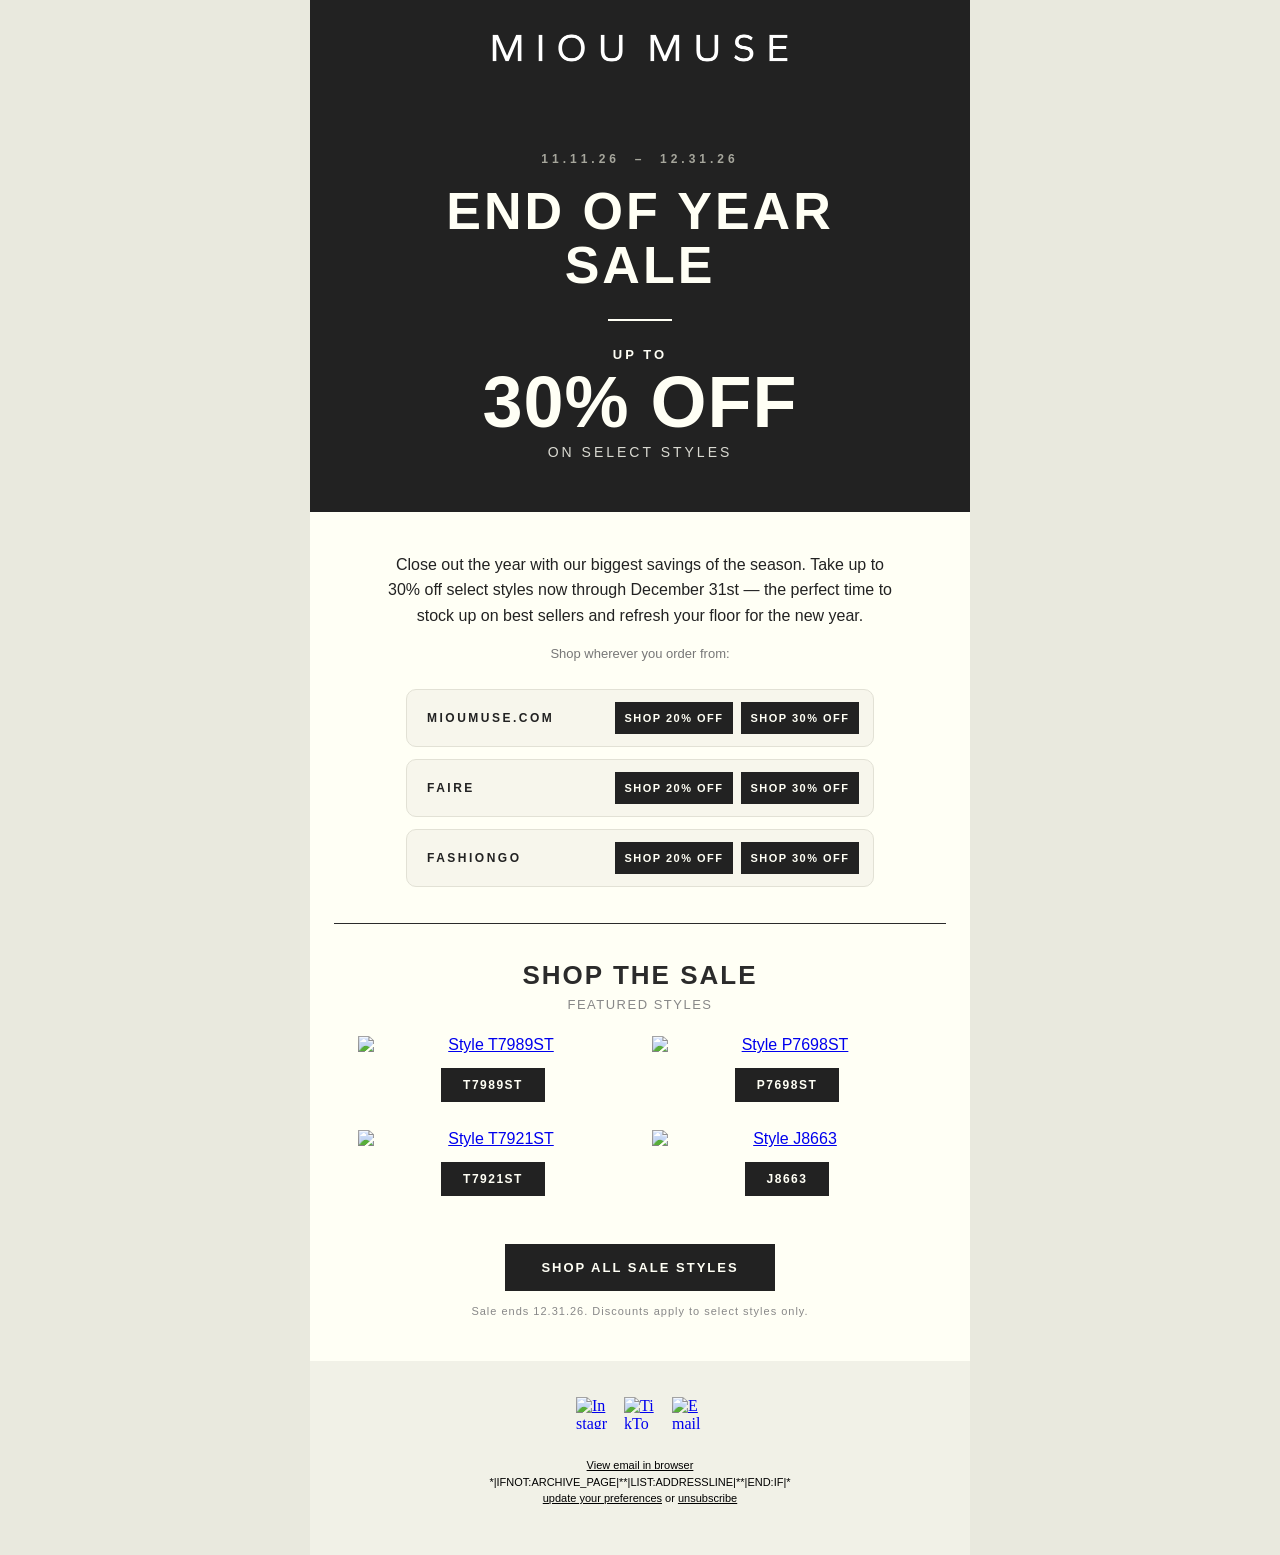
==== email-templates/end-of-year-sale/template.html @ 95892b4b "E-Mail page: templates, side-by-side preview, editable links and products Marketing → E-Mail lists t" ====
<!DOCTYPE html>
<!--
  MIOU MUSE · End of Year Sale.
  CRM tags (E-Mail page, js/email.js) — stripped from the exported HTML:
    data-mm-group="…"            section name in the edit panel
    data-mm-link="key"           an editable link; data-mm-label names it
    data-mm-products="key"       the product grid (data-mm-columns per row)
    data-mm-card                 one product card, repeated per style
    data-mm-field="url|image|style|name"  filled from Magento
-->
<html xmlns="http://www.w3.org/1999/xhtml" xmlns:v="urn:schemas-microsoft-com:vml" xmlns:o="urn:schemas-microsoft-com:office:office">
<head>
<!--[if gte mso 15]>
<xml><o:OfficeDocumentSettings><o:AllowPNG/><o:PixelsPerInch>96</o:PixelsPerInch></o:OfficeDocumentSettings></xml>
<![endif]-->
<meta charset="UTF-8"/>
<meta http-equiv="X-UA-Compatible" content="IE=edge"/>
<meta name="viewport" content="width=device-width, initial-scale=1"/>
<meta name="color-scheme" content="light dark"/>
<meta name="supported-color-schemes" content="light dark"/>
<title>*|MC:SUBJECT|*</title>
<style>
img{-ms-interpolation-mode:bicubic;}
table, td{mso-table-lspace:0pt;mso-table-rspace:0pt;}
p, a, li, td{mso-line-height-rule:exactly;}
p, a, li, td, body, table{-ms-text-size-adjust:100%;-webkit-text-size-adjust:100%;}
.mcnPreviewText{display:none!important;}
a[x-apple-data-detectors]{color:inherit!important;text-decoration:none!important;font-size:inherit!important;font-family:inherit!important;font-weight:inherit!important;line-height:inherit!important;}
body{height:100%;margin:0;padding:0;width:100%;background-color:#E9E9DE;}
p{margin:0;padding:0;}
table{border-collapse:collapse;}
td, p, a{word-break:break-word;}
h1, h2, h3{display:block;margin:0;padding:0;}
img, a img{border:0;height:auto;outline:none;text-decoration:none;}
:root{color-scheme:light dark;supported-color-schemes:light dark;}

@media (prefers-color-scheme: dark) {
  body, .bodyTable{background-color:#121211!important;}
  .wrapper{background-color:#1c1c1a!important;}
  .heroCell{background-color:#0d0d0c!important;}
  .darkText{color:#ECECE4!important;}
  .mutedText{color:#A6A69C!important;}
  .divider{border-top-color:#44443e!important;}
  .infoCard{background-color:#2a2a26!important;border-color:#3a3a35!important;}
  .btnDark{background-color:#ECECE4!important;}
  .btnDark a{color:#1b1b19!important;}
  .btnOutline{border-color:#ECECE4!important;}
  .btnOutline a{color:#ECECE4!important;}
  .footerCell{background-color:#161614!important;}
  .footerCell a, .footerCell span{color:#B8B8AE!important;}
  .socialLight{display:none!important;}
  .socialDark{display:block!important;max-height:none!important;}
}
[data-ogsc] .socialLight{display:none!important;}
[data-ogsc] .socialDark{display:block!important;max-height:none!important;}

@media only screen and (max-width: 480px) {
  .bodyCell{padding:0!important;}
  .heroCell{padding:44px 20px 40px!important;}
  .heroTitle{font-size:38px!important;letter-spacing:2px!important;}
  .heroPct{font-size:56px!important;}
  .bodyCopy{padding:28px 24px 8px!important;}
  .stack{display:block!important;width:100%!important;max-width:100%!important;}
  .stackPad{padding:6px 0!important;}
  .channelWrap{padding:8px 16px 24px!important;}
  .chLabel{display:block!important;width:100%!important;box-sizing:border-box;text-align:center!important;padding:16px 12px 10px!important;}
  .chBtns{display:block!important;width:100%!important;box-sizing:border-box;text-align:center!important;padding:0 12px 16px!important;}
  .chBtns table{margin:0 auto!important;}
  .chGap{padding:0 4px!important;}
  .gridWrap{padding:0 12px 16px!important;}
  .prodCell{padding:0 6px 20px!important;}
  .prodBtn{padding:9px 16px!important;font-size:11px!important;}
}
</style>
</head>
<body style="margin:0;padding:0;background-color:#E9E9DE;">
<!--*|IF:MC_PREVIEW_TEXT|*-->
<!--[if !gte mso 9]><!----><span class="mcnPreviewText" style="display:none;font-size:0px;line-height:0px;max-height:0px;max-width:0px;opacity:0;overflow:hidden;visibility:hidden;mso-hide:all;">*|MC_PREVIEW_TEXT|*</span><!--<![endif]-->
<!--*|END:IF|*-->
<!--MCE_TRACKING_PIXEL-->
<center>
<table border="0" cellpadding="0" cellspacing="0" width="100%" class="bodyTable" role="presentation" style="background-color:#E9E9DE;">
<tr>
<td class="bodyCell" align="center" valign="top" style="padding:0;">

<!--[if (gte mso 9)|(IE)]><table align="center" border="0" cellspacing="0" cellpadding="0" width="660" style="width:660px;"><tr><td><![endif]-->
<table border="0" cellpadding="0" cellspacing="0" width="100%" class="wrapper" role="presentation" style="max-width:660px;background-color:#fffff5;">

  <!-- ============ LOGO BAR ============ -->
  <tr>
    <td align="center" data-mm-group="Logo bar" style="background-color:#222222;padding:0;">
      <a href="https://www.mioumuse.com" data-mm-link="logo" data-mm-label="Logo" target="_blank" style="display:block;"><img src="logo-bar.png" alt="Miou Muse" width="660" style="display:block;width:100%;max-width:660px;height:auto;border:0;"/></a>
    </td>
  </tr>

  <!-- ============ HERO (text-only, no image needed) ============ -->
  <tr>
    <td class="heroCell" align="center" style="background-color:#222222;padding:56px 32px 52px;font-family:Arial, 'Helvetica Neue', Helvetica, sans-serif;">
      <p style="margin:0 0 18px;font-size:12px;font-weight:bold;letter-spacing:4px;color:#A6A69C;text-transform:uppercase;">11.11.26 &nbsp;&ndash;&nbsp; 12.31.26</p>
      <h1 class="heroTitle" style="margin:0;font-family:Arial, 'Helvetica Neue', Helvetica, sans-serif;font-size:52px;line-height:1.05;font-weight:bold;letter-spacing:3px;color:#FFFFF5;text-transform:uppercase;">End of Year<br/>Sale</h1>
      <table border="0" cellpadding="0" cellspacing="0" width="64" role="presentation" style="margin:26px auto;"><tr><td style="border-top:2px solid #FFFFF5;font-size:0;line-height:0;">&nbsp;</td></tr></table>
      <p style="margin:0;font-size:13px;font-weight:bold;letter-spacing:3px;color:#FFFFF5;text-transform:uppercase;">Up to</p>
      <p class="heroPct" style="margin:4px 0 6px;font-size:72px;line-height:1;font-weight:bold;letter-spacing:1px;color:#FFFFF5;">30% OFF</p>
      <p style="margin:0;font-size:14px;letter-spacing:3px;color:#DADAD2;text-transform:uppercase;">On Select Styles</p>
    </td>
  </tr>

  <!-- ============ BODY COPY ============ -->
  <tr>
    <td class="bodyCopy" align="center" style="padding:40px 72px 12px;font-family:Arial, 'Helvetica Neue', Helvetica, sans-serif;">
      <p class="darkText" style="margin:0;font-size:16px;line-height:1.6;color:#222222;">Close out the year with our biggest savings of the season. Take up to 30% off select styles now through December 31st &mdash; the perfect time to stock up on best sellers and refresh your floor for the new year.</p>
      <p class="mutedText" style="margin:16px 0 0;font-size:13px;line-height:1.6;color:#777777;">Shop wherever you order from:</p>
    </td>
  </tr>

  <!-- ============ CHANNEL CARDS: 20% + 30% PAGES FOR WEBSITE / FAIRE / FASHIONGO ============ -->
  <tr>
    <td class="channelWrap" align="center" data-mm-group="Shop buttons" style="padding:12px 96px 36px;font-family:Arial, 'Helvetica Neue', Helvetica, sans-serif;">
      <table border="0" cellpadding="0" cellspacing="0" width="100%" role="presentation">
        <!-- MIOUMUSE.COM: replace the two www.mioumuse.com/YOUR-WEBSITE-...-LINK hrefs -->
        <tr><td style="padding:0px 0 0;">
          <table border="0" cellpadding="0" cellspacing="0" width="100%" role="presentation" class="infoCard" style="background-color:#F7F6EC;border:1px solid #E2E1D5;border-radius:10px;border-collapse:separate;">
            <tr><td align="left" valign="middle" class="darkText chLabel" style="padding:14px 8px 14px 20px;font-size:12px;font-weight:bold;letter-spacing:2.5px;color:#222222;text-transform:uppercase;">mioumuse.com</td>
            <td align="right" valign="middle" class="chBtns" style="padding:12px 14px 12px 0;">
              <table border="0" cellpadding="0" cellspacing="0" role="presentation"><tr>
                <td align="center" class="chGap" style="padding:0 0 0 8px;"><table border="0" cellpadding="0" cellspacing="0" role="presentation"><tr><td class="btnDark" align="center" bgcolor="#222222" style="background-color:#222222;"><a class="chBtn" href="https://www.mioumuse.com/YOUR-WEBSITE-20-OFF-LINK" data-mm-link="web20" data-mm-label="mioumuse.com · Shop 20% Off" target="_blank" style="display:inline-block;width:118px;padding:10px 0;font-size:11px;font-weight:bold;letter-spacing:1.5px;color:#FFFFF5;text-decoration:none;text-transform:uppercase;text-align:center;">Shop 20% Off</a></td></tr></table></td>
                <td align="center" class="chGap" style="padding:0 0 0 8px;"><table border="0" cellpadding="0" cellspacing="0" role="presentation"><tr><td class="btnDark" align="center" bgcolor="#222222" style="background-color:#222222;"><a class="chBtn" href="https://www.mioumuse.com/YOUR-WEBSITE-30-OFF-LINK" data-mm-link="web30" data-mm-label="mioumuse.com · Shop 30% Off" target="_blank" style="display:inline-block;width:118px;padding:10px 0;font-size:11px;font-weight:bold;letter-spacing:1.5px;color:#FFFFF5;text-decoration:none;text-transform:uppercase;text-align:center;">Shop 30% Off</a></td></tr></table></td>
              </tr></table>
            </td></tr>
          </table>
        </td></tr>
        <!-- FAIRE: replace the two YOUR-FAIRE-...-LINK hrefs -->
        <tr><td style="padding:12px 0 0;">
          <table border="0" cellpadding="0" cellspacing="0" width="100%" role="presentation" class="infoCard" style="background-color:#F7F6EC;border:1px solid #E2E1D5;border-radius:10px;border-collapse:separate;">
            <tr><td align="left" valign="middle" class="darkText chLabel" style="padding:14px 8px 14px 20px;font-size:12px;font-weight:bold;letter-spacing:2.5px;color:#222222;text-transform:uppercase;">Faire</td>
            <td align="right" valign="middle" class="chBtns" style="padding:12px 14px 12px 0;">
              <table border="0" cellpadding="0" cellspacing="0" role="presentation"><tr>
                <td align="center" class="chGap" style="padding:0 0 0 8px;"><table border="0" cellpadding="0" cellspacing="0" role="presentation"><tr><td class="btnDark" align="center" bgcolor="#222222" style="background-color:#222222;"><a class="chBtn" href="https://www.faire.com/YOUR-FAIRE-20-OFF-LINK" data-mm-link="faire20" data-mm-label="Faire · Shop 20% Off" target="_blank" style="display:inline-block;width:118px;padding:10px 0;font-size:11px;font-weight:bold;letter-spacing:1.5px;color:#FFFFF5;text-decoration:none;text-transform:uppercase;text-align:center;">Shop 20% Off</a></td></tr></table></td>
                <td align="center" class="chGap" style="padding:0 0 0 8px;"><table border="0" cellpadding="0" cellspacing="0" role="presentation"><tr><td class="btnDark" align="center" bgcolor="#222222" style="background-color:#222222;"><a class="chBtn" href="https://www.faire.com/YOUR-FAIRE-30-OFF-LINK" data-mm-link="faire30" data-mm-label="Faire · Shop 30% Off" target="_blank" style="display:inline-block;width:118px;padding:10px 0;font-size:11px;font-weight:bold;letter-spacing:1.5px;color:#FFFFF5;text-decoration:none;text-transform:uppercase;text-align:center;">Shop 30% Off</a></td></tr></table></td>
              </tr></table>
            </td></tr>
          </table>
        </td></tr>
        <!-- FASHIONGO: replace the two YOUR-FASHIONGO-...-LINK hrefs -->
        <tr><td style="padding:12px 0 0;">
          <table border="0" cellpadding="0" cellspacing="0" width="100%" role="presentation" class="infoCard" style="background-color:#F7F6EC;border:1px solid #E2E1D5;border-radius:10px;border-collapse:separate;">
            <tr><td align="left" valign="middle" class="darkText chLabel" style="padding:14px 8px 14px 20px;font-size:12px;font-weight:bold;letter-spacing:2.5px;color:#222222;text-transform:uppercase;">FashionGo</td>
            <td align="right" valign="middle" class="chBtns" style="padding:12px 14px 12px 0;">
              <table border="0" cellpadding="0" cellspacing="0" role="presentation"><tr>
                <td align="center" class="chGap" style="padding:0 0 0 8px;"><table border="0" cellpadding="0" cellspacing="0" role="presentation"><tr><td class="btnDark" align="center" bgcolor="#222222" style="background-color:#222222;"><a class="chBtn" href="https://www.fashiongo.net/YOUR-FASHIONGO-20-OFF-LINK" data-mm-link="fg20" data-mm-label="FashionGo · Shop 20% Off" target="_blank" style="display:inline-block;width:118px;padding:10px 0;font-size:11px;font-weight:bold;letter-spacing:1.5px;color:#FFFFF5;text-decoration:none;text-transform:uppercase;text-align:center;">Shop 20% Off</a></td></tr></table></td>
                <td align="center" class="chGap" style="padding:0 0 0 8px;"><table border="0" cellpadding="0" cellspacing="0" role="presentation"><tr><td class="btnDark" align="center" bgcolor="#222222" style="background-color:#222222;"><a class="chBtn" href="https://www.fashiongo.net/YOUR-FASHIONGO-30-OFF-LINK" data-mm-link="fg30" data-mm-label="FashionGo · Shop 30% Off" target="_blank" style="display:inline-block;width:118px;padding:10px 0;font-size:11px;font-weight:bold;letter-spacing:1.5px;color:#FFFFF5;text-decoration:none;text-transform:uppercase;text-align:center;">Shop 30% Off</a></td></tr></table></td>
              </tr></table>
            </td></tr>
          </table>
        </td></tr>
      </table>
    </td>
  </tr>

  <!-- ============ DIVIDER ============ -->
  <tr>
    <td style="padding:0 24px;"><table border="0" cellpadding="0" cellspacing="0" width="100%" role="presentation"><tr><td class="divider" style="border-top:1px solid #2b2b2b;font-size:0;line-height:0;">&nbsp;</td></tr></table></td>
  </tr>

  <!-- ============ FEATURED STYLES HEADER ============ -->
  <tr>
    <td align="center" style="padding:36px 24px 24px;font-family:Arial, 'Helvetica Neue', Helvetica, sans-serif;">
      <h2 class="darkText" style="margin:0;font-size:26px;font-weight:bold;letter-spacing:2px;color:#2b2b2b;text-transform:uppercase;">Shop the Sale</h2>
      <p class="mutedText" style="margin:6px 0 0;font-size:13px;letter-spacing:1.5px;color:#888888;text-transform:uppercase;">Featured Styles</p>
    </td>
  </tr>

  <!-- ============ PRODUCT GRID ============
       The cards are picked on the CRM's E-Mail page: the first card is repeated
       once per style, 2 to a row. Product images are 1000x1500 originals. -->
  <tr>
    <td class="gridWrap" align="center" style="padding:0 36px 20px;">
      <table border="0" cellpadding="0" cellspacing="0" width="100%" role="presentation" data-mm-products="featured" data-mm-columns="2" data-mm-label="Featured styles" style="table-layout:fixed;">
        <tr>
          <!-- PRODUCT 1 -->
          <td class="prodCell" data-mm-card width="50%" valign="top" align="center" style="padding:0 12px 28px;font-family:Arial, 'Helvetica Neue', Helvetica, sans-serif;">
            <a href="https://www.mioumuse.com/t7989st.html" data-mm-field="url" target="_blank" style="display:block;"><img data-mm-field="image" src="https://www.mioumuse.com/media/catalog/product/9/7/97f07accde214d74be5b73c394e5e5be.jpg" alt="Style T7989ST" width="270" style="display:block;width:100%;max-width:270px;height:auto;border:0;"/></a>
            <table border="0" cellpadding="0" cellspacing="0" role="presentation" style="margin:14px auto 0;"><tr><td class="btnDark" align="center" bgcolor="#222222" style="background-color:#222222;"><a class="prodBtn" data-mm-field="url style" href="https://www.mioumuse.com/t7989st.html" target="_blank" style="display:inline-block;padding:10px 22px;font-family:Arial, 'Helvetica Neue', Helvetica, sans-serif;font-size:12px;font-weight:bold;letter-spacing:1.5px;color:#FFFFF5;text-decoration:none;text-transform:uppercase;">T7989ST</a></td></tr></table>
          </td>
          <!-- PRODUCT 2 -->
          <td class="prodCell" data-mm-card width="50%" valign="top" align="center" style="padding:0 12px 28px;font-family:Arial, 'Helvetica Neue', Helvetica, sans-serif;">
            <a href="https://www.mioumuse.com/p7698st.html" data-mm-field="url" target="_blank" style="display:block;"><img data-mm-field="image" src="https://www.mioumuse.com/media/catalog/product/5/e/5ecae483d3fa44dc90c150a6b8a2dfe6.jpg" alt="Style P7698ST" width="270" style="display:block;width:100%;max-width:270px;height:auto;border:0;"/></a>
            <table border="0" cellpadding="0" cellspacing="0" role="presentation" style="margin:14px auto 0;"><tr><td class="btnDark" align="center" bgcolor="#222222" style="background-color:#222222;"><a class="prodBtn" data-mm-field="url style" href="https://www.mioumuse.com/p7698st.html" target="_blank" style="display:inline-block;padding:10px 22px;font-family:Arial, 'Helvetica Neue', Helvetica, sans-serif;font-size:12px;font-weight:bold;letter-spacing:1.5px;color:#FFFFF5;text-decoration:none;text-transform:uppercase;">P7698ST</a></td></tr></table>
          </td>
        </tr>
        <tr>
          <!-- PRODUCT 3 -->
          <td class="prodCell" data-mm-card width="50%" valign="top" align="center" style="padding:0 12px 28px;font-family:Arial, 'Helvetica Neue', Helvetica, sans-serif;">
            <a href="https://www.mioumuse.com/t7921st.html" data-mm-field="url" target="_blank" style="display:block;"><img data-mm-field="image" src="https://www.mioumuse.com/media/catalog/product/8/b/8bb8bf15b722451cac21b55e35207581.jpg" alt="Style T7921ST" width="270" style="display:block;width:100%;max-width:270px;height:auto;border:0;"/></a>
            <table border="0" cellpadding="0" cellspacing="0" role="presentation" style="margin:14px auto 0;"><tr><td class="btnDark" align="center" bgcolor="#222222" style="background-color:#222222;"><a class="prodBtn" data-mm-field="url style" href="https://www.mioumuse.com/t7921st.html" target="_blank" style="display:inline-block;padding:10px 22px;font-family:Arial, 'Helvetica Neue', Helvetica, sans-serif;font-size:12px;font-weight:bold;letter-spacing:1.5px;color:#FFFFF5;text-decoration:none;text-transform:uppercase;">T7921ST</a></td></tr></table>
          </td>
          <!-- PRODUCT 4 -->
          <td class="prodCell" data-mm-card width="50%" valign="top" align="center" style="padding:0 12px 28px;font-family:Arial, 'Helvetica Neue', Helvetica, sans-serif;">
            <a href="https://www.mioumuse.com/j8663.html" data-mm-field="url" target="_blank" style="display:block;"><img data-mm-field="image" src="https://www.mioumuse.com/media/catalog/product/b/2/b270298dd40844d083add105421b66ea.jpg" alt="Style J8663" width="270" style="display:block;width:100%;max-width:270px;height:auto;border:0;"/></a>
            <table border="0" cellpadding="0" cellspacing="0" role="presentation" style="margin:14px auto 0;"><tr><td class="btnDark" align="center" bgcolor="#222222" style="background-color:#222222;"><a class="prodBtn" data-mm-field="url style" href="https://www.mioumuse.com/j8663.html" target="_blank" style="display:inline-block;padding:10px 22px;font-family:Arial, 'Helvetica Neue', Helvetica, sans-serif;font-size:12px;font-weight:bold;letter-spacing:1.5px;color:#FFFFF5;text-decoration:none;text-transform:uppercase;">J8663</a></td></tr></table>
          </td>
        </tr>
      </table>
    </td>
  </tr>

  <!-- ============ BOTTOM CTA ============ -->
  <tr>
    <td align="center" data-mm-group="Bottom button" style="padding:0 24px 44px;">
      <table border="0" cellpadding="0" cellspacing="0" role="presentation"><tr>
        <td class="btnDark" align="center" bgcolor="#222222" style="background-color:#222222;">
          <a href="https://www.mioumuse.com" data-mm-link="shopAll" data-mm-label="Shop All Sale Styles" target="_blank" style="display:inline-block;padding:16px 36px;font-family:Arial, 'Helvetica Neue', Helvetica, sans-serif;font-size:13px;font-weight:bold;letter-spacing:2px;color:#FFFFF5;text-decoration:none;text-transform:uppercase;">Shop All Sale Styles</a>
        </td>
      </tr></table>
      <p class="mutedText" style="margin:14px 0 0;font-family:Arial, 'Helvetica Neue', Helvetica, sans-serif;font-size:11px;letter-spacing:1px;color:#888888;">Sale ends 12.31.26. Discounts apply to select styles only.</p>
    </td>
  </tr>

  <!-- ============ SOCIAL ============ -->
  <tr>
    <td class="footerCell" align="center" data-mm-group="Social" style="background-color:#F1F1E7;padding:36px 16px 16px;">
      <table border="0" cellpadding="0" cellspacing="0" role="presentation"><tr>
        <td style="padding:0 8px;"><a href="https://instagram.com/mioumuse" data-mm-link="instagram" data-mm-label="Instagram" target="_blank"><img class="socialLight" width="32" height="32" alt="Instagram" src="https://cdn-images.mailchimp.com/icons/social-block-v3/block-icons-v3/instagram-filled-dark-40.png" style="display:block;"/><img class="socialDark" width="32" height="32" alt="Instagram" src="https://cdn-images.mailchimp.com/icons/social-block-v3/block-icons-v3/instagram-filled-light-40.png" style="display:none;max-height:0;overflow:hidden;mso-hide:all;"/></a></td>
        <td style="padding:0 8px;"><a href="https://tiktok.com/@mioumuse" data-mm-link="tiktok" data-mm-label="TikTok" target="_blank"><img class="socialLight" width="32" height="32" alt="TikTok" src="https://cdn-images.mailchimp.com/icons/social-block-v3/block-icons-v3/tiktok-filled-dark-40.png" style="display:block;"/><img class="socialDark" width="32" height="32" alt="TikTok" src="https://cdn-images.mailchimp.com/icons/social-block-v3/block-icons-v3/tiktok-filled-light-40.png" style="display:none;max-height:0;overflow:hidden;mso-hide:all;"/></a></td>
        <td style="padding:0 8px;"><a href="mailto:contact@mioumuse.com" data-mm-link="email" data-mm-label="Email" target="_blank"><img class="socialLight" width="32" height="32" alt="Email" src="https://cdn-images.mailchimp.com/icons/social-block-v3/block-icons-v3/email-filled-dark-40.png" style="display:block;"/><img class="socialDark" width="32" height="32" alt="Email" src="https://cdn-images.mailchimp.com/icons/social-block-v3/block-icons-v3/email-filled-light-40.png" style="display:none;max-height:0;overflow:hidden;mso-hide:all;"/></a></td>
      </tr></table>
    </td>
  </tr>

  <!-- ============ FOOTER ============ -->
  <tr>
    <td class="footerCell" align="center" style="background-color:#F1F1E7;padding:12px 24px 48px;font-family:'Helvetica Neue', Helvetica, Arial, Verdana, sans-serif;font-size:11px;line-height:1.5;color:#000000;">
      <a href="*|ARCHIVE|*" style="color:#000000;">View email in browser</a><br/>
      <span style="color:#000000;">*|IFNOT:ARCHIVE_PAGE|**|LIST:ADDRESSLINE|**|END:IF|*</span><br/>
      <a href="*|UPDATE_PROFILE|*" style="color:#000000;">update your preferences</a><span style="color:#000000;"> or </span><a href="*|UNSUB|*" style="color:#000000;">unsubscribe</a>
    </td>
  </tr>

</table>
<!--[if (gte mso 9)|(IE)]></td></tr></table><![endif]-->

</td>
</tr>
</table>
</center>
</body>
</html>
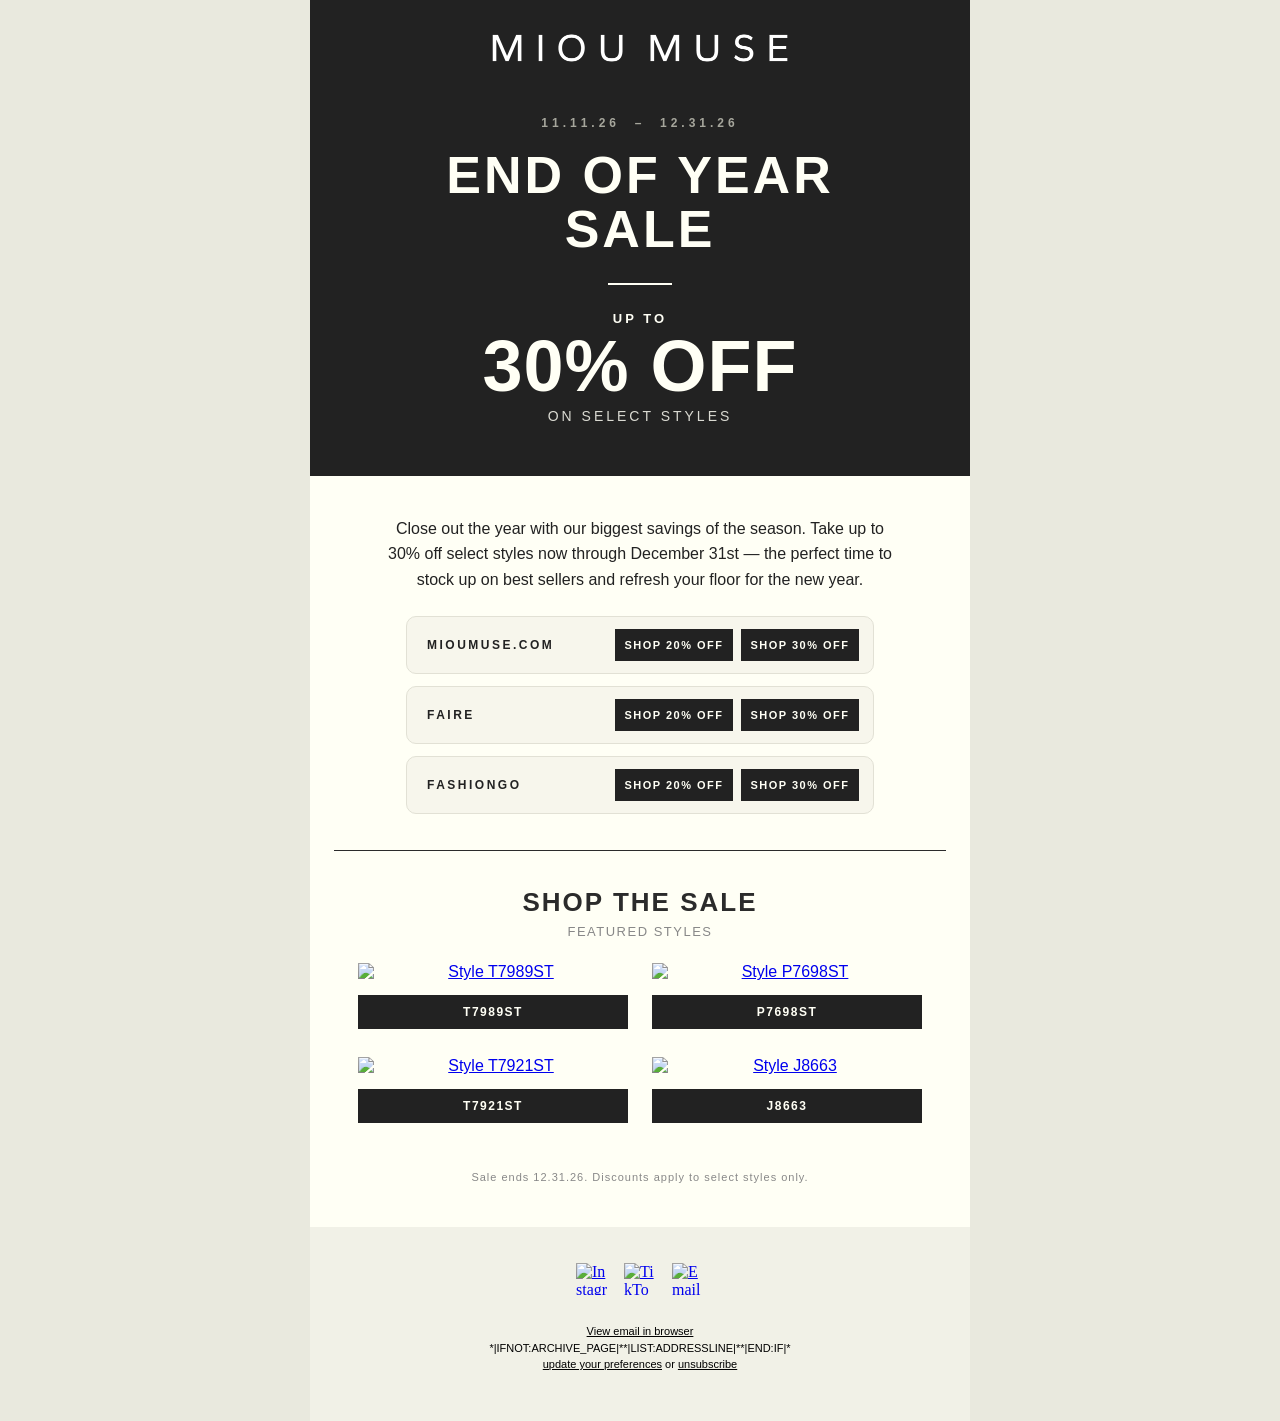
==== commit 40f31be6: "Categories detail pane, colour picking for emails, Send to Mailchimp Categories: pinned list with a " ====
--- a/email-templates/end-of-year-sale/template.html
+++ b/email-templates/end-of-year-sale/template.html
@@ -6,7 +6,7 @@
     data-mm-link="key"           an editable link; data-mm-label names it
     data-mm-products="key"       the product grid (data-mm-columns per row)
     data-mm-card                 one product card, repeated per style
-    data-mm-field="url|image|style|name"  filled from Magento
+    data-mm-field="url|image|style|color|label|name"  filled from Magento
 -->
 <html xmlns="http://www.w3.org/1999/xhtml" xmlns:v="urn:schemas-microsoft-com:vml" xmlns:o="urn:schemas-microsoft-com:office:office">
 <head>
@@ -44,6 +44,7 @@
   .infoCard{background-color:#2a2a26!important;border-color:#3a3a35!important;}
   .btnDark{background-color:#ECECE4!important;}
   .btnDark a{color:#1b1b19!important;}
+  .chLabel a{color:#ECECE4!important;}
   .btnOutline{border-color:#ECECE4!important;}
   .btnOutline a{color:#ECECE4!important;}
   .footerCell{background-color:#161614!important;}
@@ -56,7 +57,7 @@
 
 @media only screen and (max-width: 480px) {
   .bodyCell{padding:0!important;}
-  .heroCell{padding:44px 20px 40px!important;}
+  .heroCell{padding:16px 20px 40px!important;}
   .heroTitle{font-size:38px!important;letter-spacing:2px!important;}
   .heroPct{font-size:56px!important;}
   .bodyCopy{padding:28px 24px 8px!important;}
@@ -69,7 +70,7 @@
   .chGap{padding:0 4px!important;}
   .gridWrap{padding:0 12px 16px!important;}
   .prodCell{padding:0 6px 20px!important;}
-  .prodBtn{padding:9px 16px!important;font-size:11px!important;}
+  .prodBtn{padding:9px 8px!important;font-size:11px!important;}
 }
 </style>
 </head>
@@ -95,7 +96,7 @@
 
   <!-- ============ HERO (text-only, no image needed) ============ -->
   <tr>
-    <td class="heroCell" align="center" style="background-color:#222222;padding:56px 32px 52px;font-family:Arial, 'Helvetica Neue', Helvetica, sans-serif;">
+    <td class="heroCell" align="center" style="background-color:#222222;padding:20px 32px 52px;font-family:Arial, 'Helvetica Neue', Helvetica, sans-serif;">
       <p style="margin:0 0 18px;font-size:12px;font-weight:bold;letter-spacing:4px;color:#A6A69C;text-transform:uppercase;">11.11.26 &nbsp;&ndash;&nbsp; 12.31.26</p>
       <h1 class="heroTitle" style="margin:0;font-family:Arial, 'Helvetica Neue', Helvetica, sans-serif;font-size:52px;line-height:1.05;font-weight:bold;letter-spacing:3px;color:#FFFFF5;text-transform:uppercase;">End of Year<br/>Sale</h1>
       <table border="0" cellpadding="0" cellspacing="0" width="64" role="presentation" style="margin:26px auto;"><tr><td style="border-top:2px solid #FFFFF5;font-size:0;line-height:0;">&nbsp;</td></tr></table>
@@ -109,7 +110,6 @@
   <tr>
     <td class="bodyCopy" align="center" style="padding:40px 72px 12px;font-family:Arial, 'Helvetica Neue', Helvetica, sans-serif;">
       <p class="darkText" style="margin:0;font-size:16px;line-height:1.6;color:#222222;">Close out the year with our biggest savings of the season. Take up to 30% off select styles now through December 31st &mdash; the perfect time to stock up on best sellers and refresh your floor for the new year.</p>
-      <p class="mutedText" style="margin:16px 0 0;font-size:13px;line-height:1.6;color:#777777;">Shop wherever you order from:</p>
     </td>
   </tr>
 
@@ -120,7 +120,7 @@
         <!-- MIOUMUSE.COM: replace the two www.mioumuse.com/YOUR-WEBSITE-...-LINK hrefs -->
         <tr><td style="padding:0px 0 0;">
           <table border="0" cellpadding="0" cellspacing="0" width="100%" role="presentation" class="infoCard" style="background-color:#F7F6EC;border:1px solid #E2E1D5;border-radius:10px;border-collapse:separate;">
-            <tr><td align="left" valign="middle" class="darkText chLabel" style="padding:14px 8px 14px 20px;font-size:12px;font-weight:bold;letter-spacing:2.5px;color:#222222;text-transform:uppercase;">mioumuse.com</td>
+            <tr><td align="left" valign="middle" class="darkText chLabel" style="padding:14px 8px 14px 20px;font-size:12px;font-weight:bold;letter-spacing:2.5px;color:#222222;text-transform:uppercase;"><a href="https://www.mioumuse.com" data-mm-link="webStore" data-mm-label="mioumuse.com" target="_blank" style="color:#222222;text-decoration:none;">mioumuse.com</a></td>
             <td align="right" valign="middle" class="chBtns" style="padding:12px 14px 12px 0;">
               <table border="0" cellpadding="0" cellspacing="0" role="presentation"><tr>
                 <td align="center" class="chGap" style="padding:0 0 0 8px;"><table border="0" cellpadding="0" cellspacing="0" role="presentation"><tr><td class="btnDark" align="center" bgcolor="#222222" style="background-color:#222222;"><a class="chBtn" href="https://www.mioumuse.com/YOUR-WEBSITE-20-OFF-LINK" data-mm-link="web20" data-mm-label="mioumuse.com · Shop 20% Off" target="_blank" style="display:inline-block;width:118px;padding:10px 0;font-size:11px;font-weight:bold;letter-spacing:1.5px;color:#FFFFF5;text-decoration:none;text-transform:uppercase;text-align:center;">Shop 20% Off</a></td></tr></table></td>
@@ -132,7 +132,7 @@
         <!-- FAIRE: replace the two YOUR-FAIRE-...-LINK hrefs -->
         <tr><td style="padding:12px 0 0;">
           <table border="0" cellpadding="0" cellspacing="0" width="100%" role="presentation" class="infoCard" style="background-color:#F7F6EC;border:1px solid #E2E1D5;border-radius:10px;border-collapse:separate;">
-            <tr><td align="left" valign="middle" class="darkText chLabel" style="padding:14px 8px 14px 20px;font-size:12px;font-weight:bold;letter-spacing:2.5px;color:#222222;text-transform:uppercase;">Faire</td>
+            <tr><td align="left" valign="middle" class="darkText chLabel" style="padding:14px 8px 14px 20px;font-size:12px;font-weight:bold;letter-spacing:2.5px;color:#222222;text-transform:uppercase;"><a href="https://www.faire.com/YOUR-FAIRE-STORE-LINK" data-mm-link="faireStore" data-mm-label="Faire" target="_blank" style="color:#222222;text-decoration:none;">Faire</a></td>
             <td align="right" valign="middle" class="chBtns" style="padding:12px 14px 12px 0;">
               <table border="0" cellpadding="0" cellspacing="0" role="presentation"><tr>
                 <td align="center" class="chGap" style="padding:0 0 0 8px;"><table border="0" cellpadding="0" cellspacing="0" role="presentation"><tr><td class="btnDark" align="center" bgcolor="#222222" style="background-color:#222222;"><a class="chBtn" href="https://www.faire.com/YOUR-FAIRE-20-OFF-LINK" data-mm-link="faire20" data-mm-label="Faire · Shop 20% Off" target="_blank" style="display:inline-block;width:118px;padding:10px 0;font-size:11px;font-weight:bold;letter-spacing:1.5px;color:#FFFFF5;text-decoration:none;text-transform:uppercase;text-align:center;">Shop 20% Off</a></td></tr></table></td>
@@ -144,7 +144,7 @@
         <!-- FASHIONGO: replace the two YOUR-FASHIONGO-...-LINK hrefs -->
         <tr><td style="padding:12px 0 0;">
           <table border="0" cellpadding="0" cellspacing="0" width="100%" role="presentation" class="infoCard" style="background-color:#F7F6EC;border:1px solid #E2E1D5;border-radius:10px;border-collapse:separate;">
-            <tr><td align="left" valign="middle" class="darkText chLabel" style="padding:14px 8px 14px 20px;font-size:12px;font-weight:bold;letter-spacing:2.5px;color:#222222;text-transform:uppercase;">FashionGo</td>
+            <tr><td align="left" valign="middle" class="darkText chLabel" style="padding:14px 8px 14px 20px;font-size:12px;font-weight:bold;letter-spacing:2.5px;color:#222222;text-transform:uppercase;"><a href="https://www.fashiongo.net/mioumuse" data-mm-link="fgStore" data-mm-label="FashionGo" target="_blank" style="color:#222222;text-decoration:none;">FashionGo</a></td>
             <td align="right" valign="middle" class="chBtns" style="padding:12px 14px 12px 0;">
               <table border="0" cellpadding="0" cellspacing="0" role="presentation"><tr>
                 <td align="center" class="chGap" style="padding:0 0 0 8px;"><table border="0" cellpadding="0" cellspacing="0" role="presentation"><tr><td class="btnDark" align="center" bgcolor="#222222" style="background-color:#222222;"><a class="chBtn" href="https://www.fashiongo.net/YOUR-FASHIONGO-20-OFF-LINK" data-mm-link="fg20" data-mm-label="FashionGo · Shop 20% Off" target="_blank" style="display:inline-block;width:118px;padding:10px 0;font-size:11px;font-weight:bold;letter-spacing:1.5px;color:#FFFFF5;text-decoration:none;text-transform:uppercase;text-align:center;">Shop 20% Off</a></td></tr></table></td>
@@ -180,39 +180,34 @@
           <!-- PRODUCT 1 -->
           <td class="prodCell" data-mm-card width="50%" valign="top" align="center" style="padding:0 12px 28px;font-family:Arial, 'Helvetica Neue', Helvetica, sans-serif;">
             <a href="https://www.mioumuse.com/t7989st.html" data-mm-field="url" target="_blank" style="display:block;"><img data-mm-field="image" src="https://www.mioumuse.com/media/catalog/product/9/7/97f07accde214d74be5b73c394e5e5be.jpg" alt="Style T7989ST" width="270" style="display:block;width:100%;max-width:270px;height:auto;border:0;"/></a>
-            <table border="0" cellpadding="0" cellspacing="0" role="presentation" style="margin:14px auto 0;"><tr><td class="btnDark" align="center" bgcolor="#222222" style="background-color:#222222;"><a class="prodBtn" data-mm-field="url style" href="https://www.mioumuse.com/t7989st.html" target="_blank" style="display:inline-block;padding:10px 22px;font-family:Arial, 'Helvetica Neue', Helvetica, sans-serif;font-size:12px;font-weight:bold;letter-spacing:1.5px;color:#FFFFF5;text-decoration:none;text-transform:uppercase;">T7989ST</a></td></tr></table>
+            <table border="0" cellpadding="0" cellspacing="0" width="100%" role="presentation" style="width:100%;max-width:270px;margin:14px auto 0;"><tr><td class="btnDark" align="center" bgcolor="#222222" style="background-color:#222222;"><a class="prodBtn" data-mm-field="url label" href="https://www.mioumuse.com/t7989st.html" target="_blank" style="display:block;padding:10px 12px;font-family:Arial, 'Helvetica Neue', Helvetica, sans-serif;font-size:12px;font-weight:bold;letter-spacing:1.5px;color:#FFFFF5;text-decoration:none;text-transform:uppercase;">T7989ST</a></td></tr></table>
           </td>
           <!-- PRODUCT 2 -->
           <td class="prodCell" data-mm-card width="50%" valign="top" align="center" style="padding:0 12px 28px;font-family:Arial, 'Helvetica Neue', Helvetica, sans-serif;">
             <a href="https://www.mioumuse.com/p7698st.html" data-mm-field="url" target="_blank" style="display:block;"><img data-mm-field="image" src="https://www.mioumuse.com/media/catalog/product/5/e/5ecae483d3fa44dc90c150a6b8a2dfe6.jpg" alt="Style P7698ST" width="270" style="display:block;width:100%;max-width:270px;height:auto;border:0;"/></a>
-            <table border="0" cellpadding="0" cellspacing="0" role="presentation" style="margin:14px auto 0;"><tr><td class="btnDark" align="center" bgcolor="#222222" style="background-color:#222222;"><a class="prodBtn" data-mm-field="url style" href="https://www.mioumuse.com/p7698st.html" target="_blank" style="display:inline-block;padding:10px 22px;font-family:Arial, 'Helvetica Neue', Helvetica, sans-serif;font-size:12px;font-weight:bold;letter-spacing:1.5px;color:#FFFFF5;text-decoration:none;text-transform:uppercase;">P7698ST</a></td></tr></table>
+            <table border="0" cellpadding="0" cellspacing="0" width="100%" role="presentation" style="width:100%;max-width:270px;margin:14px auto 0;"><tr><td class="btnDark" align="center" bgcolor="#222222" style="background-color:#222222;"><a class="prodBtn" data-mm-field="url label" href="https://www.mioumuse.com/p7698st.html" target="_blank" style="display:block;padding:10px 12px;font-family:Arial, 'Helvetica Neue', Helvetica, sans-serif;font-size:12px;font-weight:bold;letter-spacing:1.5px;color:#FFFFF5;text-decoration:none;text-transform:uppercase;">P7698ST</a></td></tr></table>
           </td>
         </tr>
         <tr>
           <!-- PRODUCT 3 -->
           <td class="prodCell" data-mm-card width="50%" valign="top" align="center" style="padding:0 12px 28px;font-family:Arial, 'Helvetica Neue', Helvetica, sans-serif;">
             <a href="https://www.mioumuse.com/t7921st.html" data-mm-field="url" target="_blank" style="display:block;"><img data-mm-field="image" src="https://www.mioumuse.com/media/catalog/product/8/b/8bb8bf15b722451cac21b55e35207581.jpg" alt="Style T7921ST" width="270" style="display:block;width:100%;max-width:270px;height:auto;border:0;"/></a>
-            <table border="0" cellpadding="0" cellspacing="0" role="presentation" style="margin:14px auto 0;"><tr><td class="btnDark" align="center" bgcolor="#222222" style="background-color:#222222;"><a class="prodBtn" data-mm-field="url style" href="https://www.mioumuse.com/t7921st.html" target="_blank" style="display:inline-block;padding:10px 22px;font-family:Arial, 'Helvetica Neue', Helvetica, sans-serif;font-size:12px;font-weight:bold;letter-spacing:1.5px;color:#FFFFF5;text-decoration:none;text-transform:uppercase;">T7921ST</a></td></tr></table>
+            <table border="0" cellpadding="0" cellspacing="0" width="100%" role="presentation" style="width:100%;max-width:270px;margin:14px auto 0;"><tr><td class="btnDark" align="center" bgcolor="#222222" style="background-color:#222222;"><a class="prodBtn" data-mm-field="url label" href="https://www.mioumuse.com/t7921st.html" target="_blank" style="display:block;padding:10px 12px;font-family:Arial, 'Helvetica Neue', Helvetica, sans-serif;font-size:12px;font-weight:bold;letter-spacing:1.5px;color:#FFFFF5;text-decoration:none;text-transform:uppercase;">T7921ST</a></td></tr></table>
           </td>
           <!-- PRODUCT 4 -->
           <td class="prodCell" data-mm-card width="50%" valign="top" align="center" style="padding:0 12px 28px;font-family:Arial, 'Helvetica Neue', Helvetica, sans-serif;">
             <a href="https://www.mioumuse.com/j8663.html" data-mm-field="url" target="_blank" style="display:block;"><img data-mm-field="image" src="https://www.mioumuse.com/media/catalog/product/b/2/b270298dd40844d083add105421b66ea.jpg" alt="Style J8663" width="270" style="display:block;width:100%;max-width:270px;height:auto;border:0;"/></a>
-            <table border="0" cellpadding="0" cellspacing="0" role="presentation" style="margin:14px auto 0;"><tr><td class="btnDark" align="center" bgcolor="#222222" style="background-color:#222222;"><a class="prodBtn" data-mm-field="url style" href="https://www.mioumuse.com/j8663.html" target="_blank" style="display:inline-block;padding:10px 22px;font-family:Arial, 'Helvetica Neue', Helvetica, sans-serif;font-size:12px;font-weight:bold;letter-spacing:1.5px;color:#FFFFF5;text-decoration:none;text-transform:uppercase;">J8663</a></td></tr></table>
+            <table border="0" cellpadding="0" cellspacing="0" width="100%" role="presentation" style="width:100%;max-width:270px;margin:14px auto 0;"><tr><td class="btnDark" align="center" bgcolor="#222222" style="background-color:#222222;"><a class="prodBtn" data-mm-field="url label" href="https://www.mioumuse.com/j8663.html" target="_blank" style="display:block;padding:10px 12px;font-family:Arial, 'Helvetica Neue', Helvetica, sans-serif;font-size:12px;font-weight:bold;letter-spacing:1.5px;color:#FFFFF5;text-decoration:none;text-transform:uppercase;">J8663</a></td></tr></table>
           </td>
         </tr>
       </table>
     </td>
   </tr>
 
-  <!-- ============ BOTTOM CTA ============ -->
-  <tr>
-    <td align="center" data-mm-group="Bottom button" style="padding:0 24px 44px;">
-      <table border="0" cellpadding="0" cellspacing="0" role="presentation"><tr>
-        <td class="btnDark" align="center" bgcolor="#222222" style="background-color:#222222;">
-          <a href="https://www.mioumuse.com" data-mm-link="shopAll" data-mm-label="Shop All Sale Styles" target="_blank" style="display:inline-block;padding:16px 36px;font-family:Arial, 'Helvetica Neue', Helvetica, sans-serif;font-size:13px;font-weight:bold;letter-spacing:2px;color:#FFFFF5;text-decoration:none;text-transform:uppercase;">Shop All Sale Styles</a>
-        </td>
-      </tr></table>
-      <p class="mutedText" style="margin:14px 0 0;font-family:Arial, 'Helvetica Neue', Helvetica, sans-serif;font-size:11px;letter-spacing:1px;color:#888888;">Sale ends 12.31.26. Discounts apply to select styles only.</p>
+  <!-- ============ FINE PRINT ============ -->
+  <tr>
+    <td align="center" style="padding:0 24px 44px;">
+      <p class="mutedText" style="margin:0;font-family:Arial, 'Helvetica Neue', Helvetica, sans-serif;font-size:11px;letter-spacing:1px;color:#888888;">Sale ends 12.31.26. Discounts apply to select styles only.</p>
     </td>
   </tr>
 
